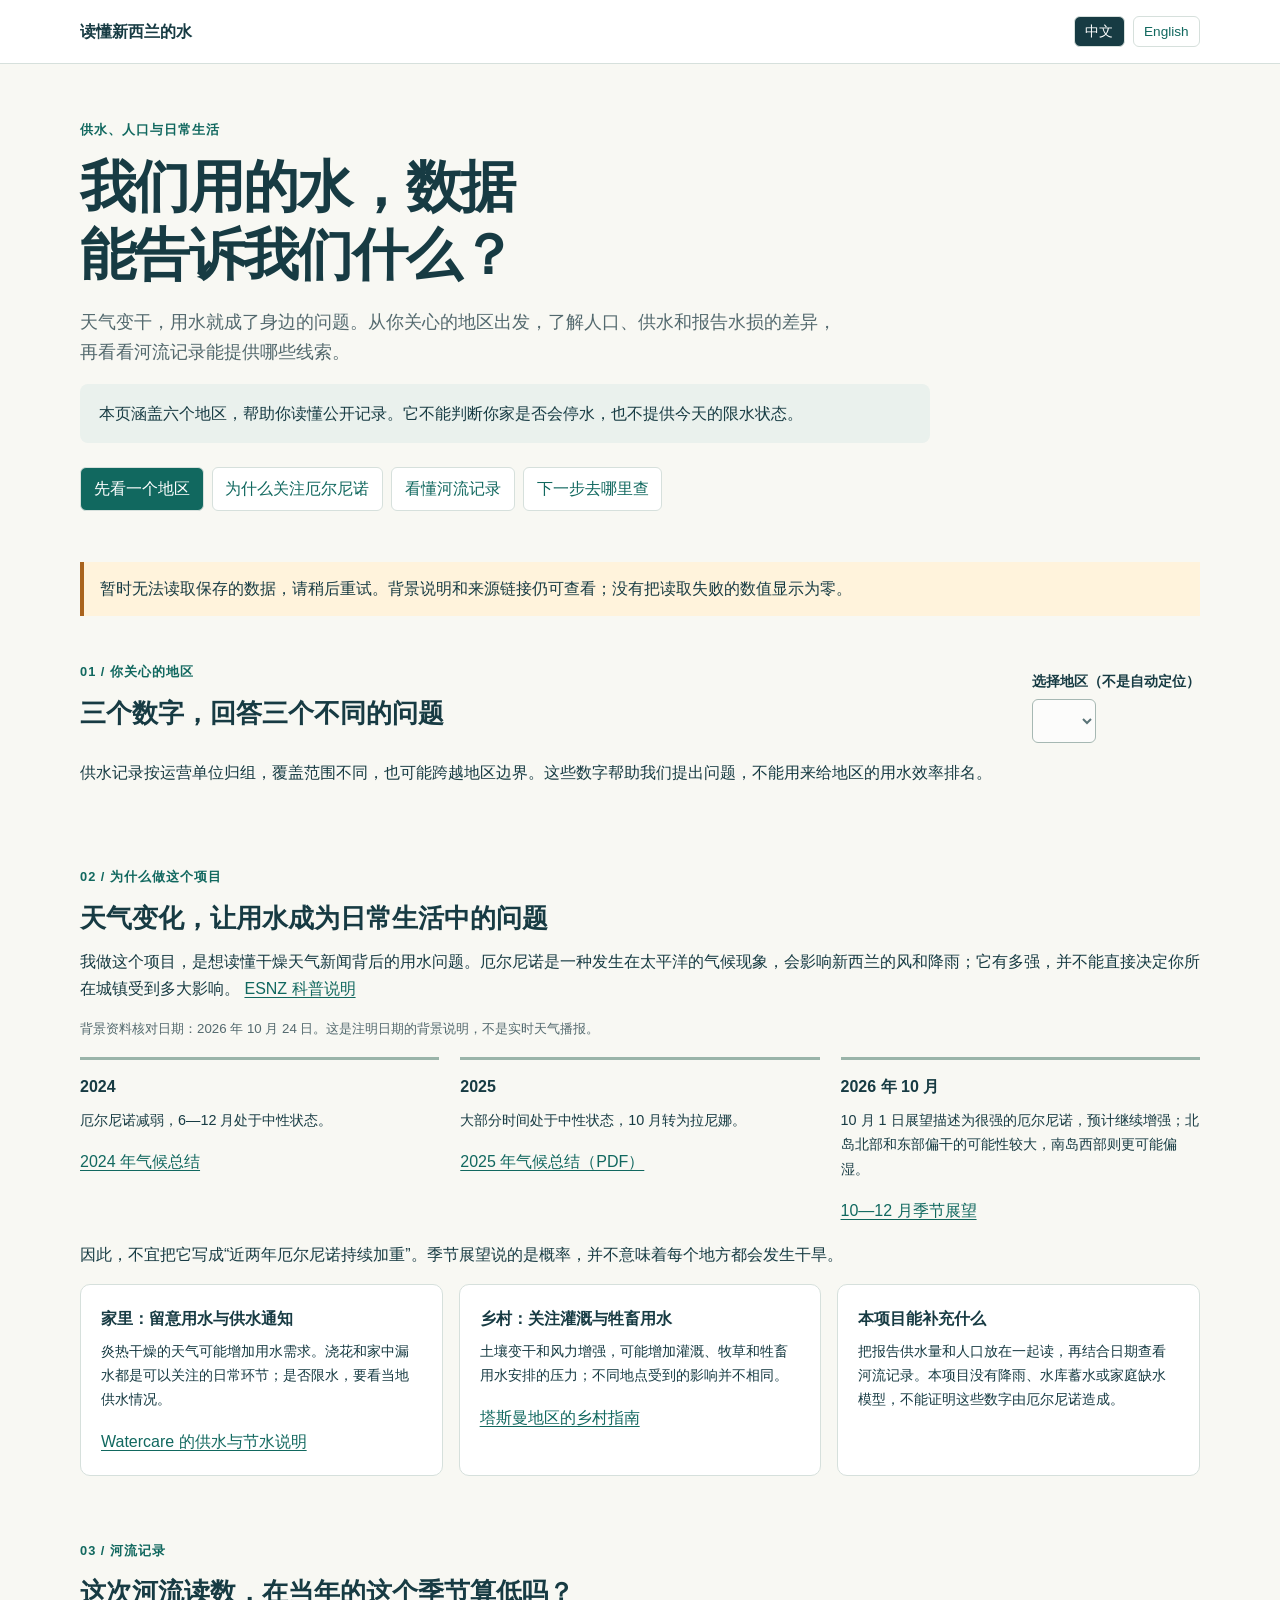
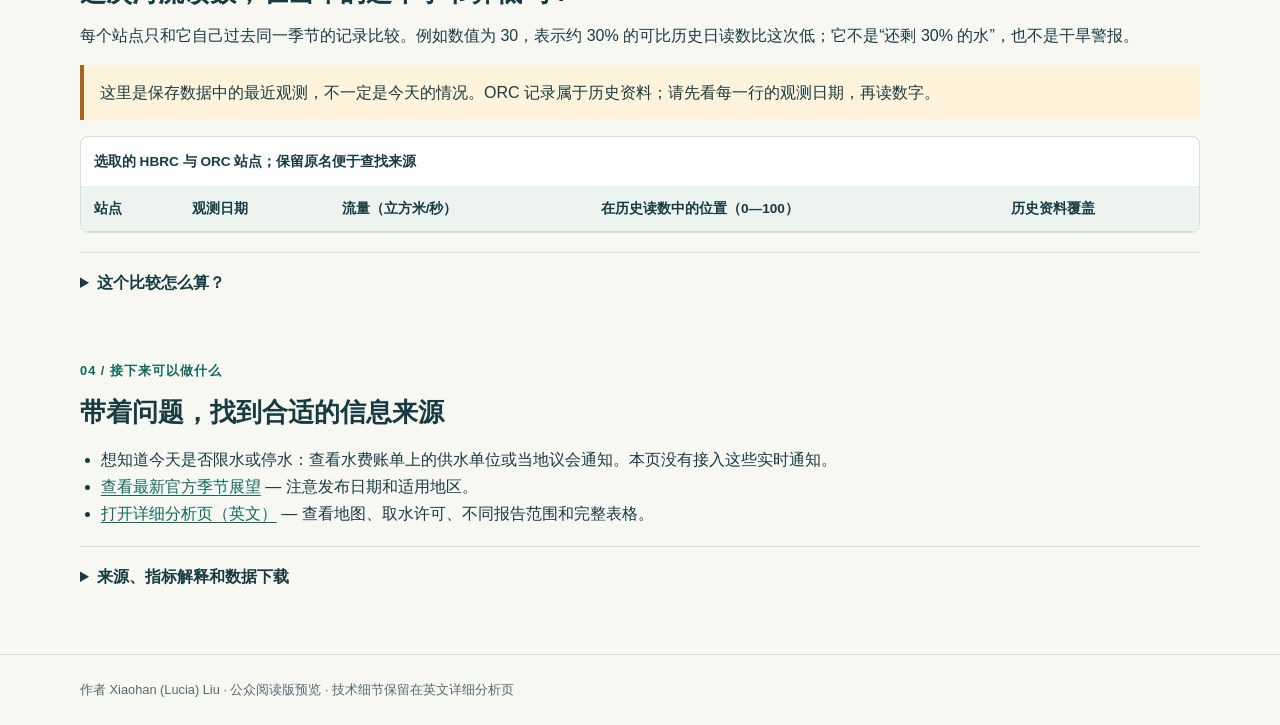
==== site/public.html @ c10015a4 "Add bilingual public reading guide with dated climate context Define an everyday-reader audience and" ====
<!doctype html>
<html lang="zh-CN">
<head>
  <meta charset="utf-8">
  <meta name="viewport" content="width=device-width,initial-scale=1">
  <title>读懂新西兰的水 · NZ Water Explained</title>
  <meta name="description" content="用通俗语言了解新西兰六个地区的人口、供水和报告水损，查看河流观测与气候背景。Available in Chinese and English.">
  <link rel="stylesheet" href="public.css">
  <script src="public.js" defer></script>
</head>
<body>
  <noscript>请启用 JavaScript 以查看双语内容和数据。Enable JavaScript to view this bilingual dashboard. <a href="index.html">详细分析 / Detailed explorer</a></noscript>
  <div id="public-content"></div>
</body>
</html>
---- site/public.css ----
:root { --ink:#173b43; --muted:#53696e; --teal:#11685f; --paper:#f8f8f3; --line:#d6e0dc; --white:#fff; }
* { box-sizing:border-box; }
body { margin:0; background:var(--paper); color:var(--ink); font:16px/1.7 -apple-system,BlinkMacSystemFont,"Segoe UI","PingFang SC","Microsoft YaHei",sans-serif; }
a { color:var(--teal); text-underline-offset:.2em; }
a:hover { text-decoration-thickness:2px; }
button,select { font:inherit; }
a:focus-visible,select:focus-visible,summary:focus-visible { outline:3px solid #a84c13; outline-offset:4px; }
.skip { position:absolute; left:1rem; top:-100px; background:#fff; padding:.5rem; z-index:3; }
.skip:focus { top:0; }
.wrap { width:min(1120px,calc(100% - 3rem)); margin:auto; }
.topbar { border-bottom:1px solid var(--line); background:var(--white); }
.topbar .wrap { display:flex; justify-content:space-between; align-items:center; gap:1rem; padding:1rem 0; flex-wrap:wrap; }
.brand { font-weight:750; color:var(--ink); text-decoration:none; }
.languages { display:flex; gap:.5rem; font-size:.85rem; }
.languages a { padding:.2rem .65rem; border:1px solid var(--line); border-radius:6px; text-decoration:none; }
.languages a[aria-current] { background:var(--ink); color:white; }
.hero { padding:3.4rem 0 2.4rem; max-width:850px; }
.kicker { color:var(--teal); font-size:.8rem; font-weight:750; letter-spacing:.08em; margin:0 0 .8rem; }
h1 { text-wrap:balance; font-size:clamp(2rem,4.5vw,3.5rem); line-height:1.2; letter-spacing:-.03em; margin:0 0 1.2rem; }
.hero .intro { font-size:1.12rem; color:var(--muted); max-width:760px; }
.nav { display:flex; flex-wrap:wrap; gap:.5rem; margin-top:1.5rem; }
.nav a { background:var(--white); border:1px solid var(--line); padding:.45rem .8rem; border-radius:6px; text-decoration:none; }
.nav a:first-child { background:var(--teal); color:white; }
section { padding:2rem 0; scroll-margin-top:1rem; }
h2 { font-size:1.6rem; line-height:1.35; margin:0 0 .8rem; }
h3 { font-size:1.02rem; margin:0 0 .5rem; }
p { margin:.5rem 0 1rem; }
.small { font-size:.83rem; color:var(--muted); }
.notice { background:#fff3dc; border-left:4px solid #a9631d; padding:.85rem 1rem; margin:.8rem 0; }
.scope { background:#eaf1ed; padding:1rem 1.2rem; border-radius:8px; }
.section-head { display:flex; justify-content:space-between; align-items:end; gap:1rem; flex-wrap:wrap; margin-bottom:1rem; }
label { display:block; font-size:.85rem; font-weight:650; margin-bottom:.35rem; }
select { max-width:100%; min-height:44px; padding:.4rem 2rem .4rem .65rem; background:white; color:var(--ink); border:1px solid #849d98; border-radius:6px; }
.metric-grid { display:grid; grid-template-columns:repeat(3,minmax(0,1fr)); gap:1rem; }
.metric { background:var(--white); border:1px solid var(--line); border-radius:10px; padding:1.25rem; }
.value { font-size:2.1rem; font-weight:750; line-height:1.3; margin:.4rem 0; color:var(--teal); }
.value small { font-size:.8rem; font-weight:500; }
.metric p { font-size:.88rem; }
.metric .coverage { border-top:1px solid var(--line); padding-top:.7rem; margin-bottom:0; font-size:.8rem; color:var(--muted); }
.panel { background:white; border:1px solid var(--line); padding:1.25rem; border-radius:10px; margin-top:1rem; }
.comparison { list-style:none; padding:0; margin:1.3rem 0; }
.comparison li { display:grid; grid-template-columns:170px minmax(0,1fr) 120px; align-items:center; gap:1rem; margin:.9rem 0; font-size:.85rem; }
.track { height:12px; background:#eef2ef; border-radius:3px; overflow:hidden; }
.fill { display:block; height:100%; background:#7c9e97; }
.selected .fill { background:var(--teal); }
.selected { font-weight:750; }
.bar-value { text-align:right; }
details { border-top:1px solid var(--line); margin-top:1.2rem; padding-top:1rem; }
summary { font-weight:650; cursor:pointer; }
details p { margin-top:.75rem; }
.table-wrap { overflow:auto; border:1px solid var(--line); border-radius:8px; background:white; }
table { border-collapse:collapse; width:100%; font-size:.85rem; }
caption { text-align:left; padding:.8rem; font-weight:650; }
th,td { padding:.7rem .8rem; text-align:left; border-bottom:1px solid var(--line); }
th { background:#edf3ef; white-space:nowrap; }
td:first-child { min-width:180px; }
.badge { display:inline-block; padding:.15rem .4rem; border-radius:4px; font-size:.75rem; background:#edf0f1; }
.timeline { display:grid; grid-template-columns:repeat(3,minmax(0,1fr)); gap:1.3rem; padding:0; list-style:none; }
.timeline li { border-top:3px solid #9ab4a9; padding-top:.8rem; }
.timeline strong { display:block; }
.timeline p { font-size:.9rem; }
.next-links { padding-left:1.3rem; }
footer { margin-top:2rem; padding:1.5rem 0; border-top:1px solid var(--line); font-size:.8rem; color:var(--muted); }
[hidden] { display:none!important; }
@media(max-width:760px) {
 .wrap { width:calc(100% - 2rem); }
 .hero { padding-top:2rem; }
 .metric-grid,.timeline { grid-template-columns:1fr; }
 .comparison li { grid-template-columns:1fr 100px; gap:.3rem .8rem; }
 .track { grid-row:2; grid-column:1/-1; }
 .bar-value { grid-column:2; grid-row:1; }
 .section-head { align-items:stretch; }
 .value { font-size:1.9rem; }
}

.bar-unit { display:block; font-size:.75rem; font-weight:400; }
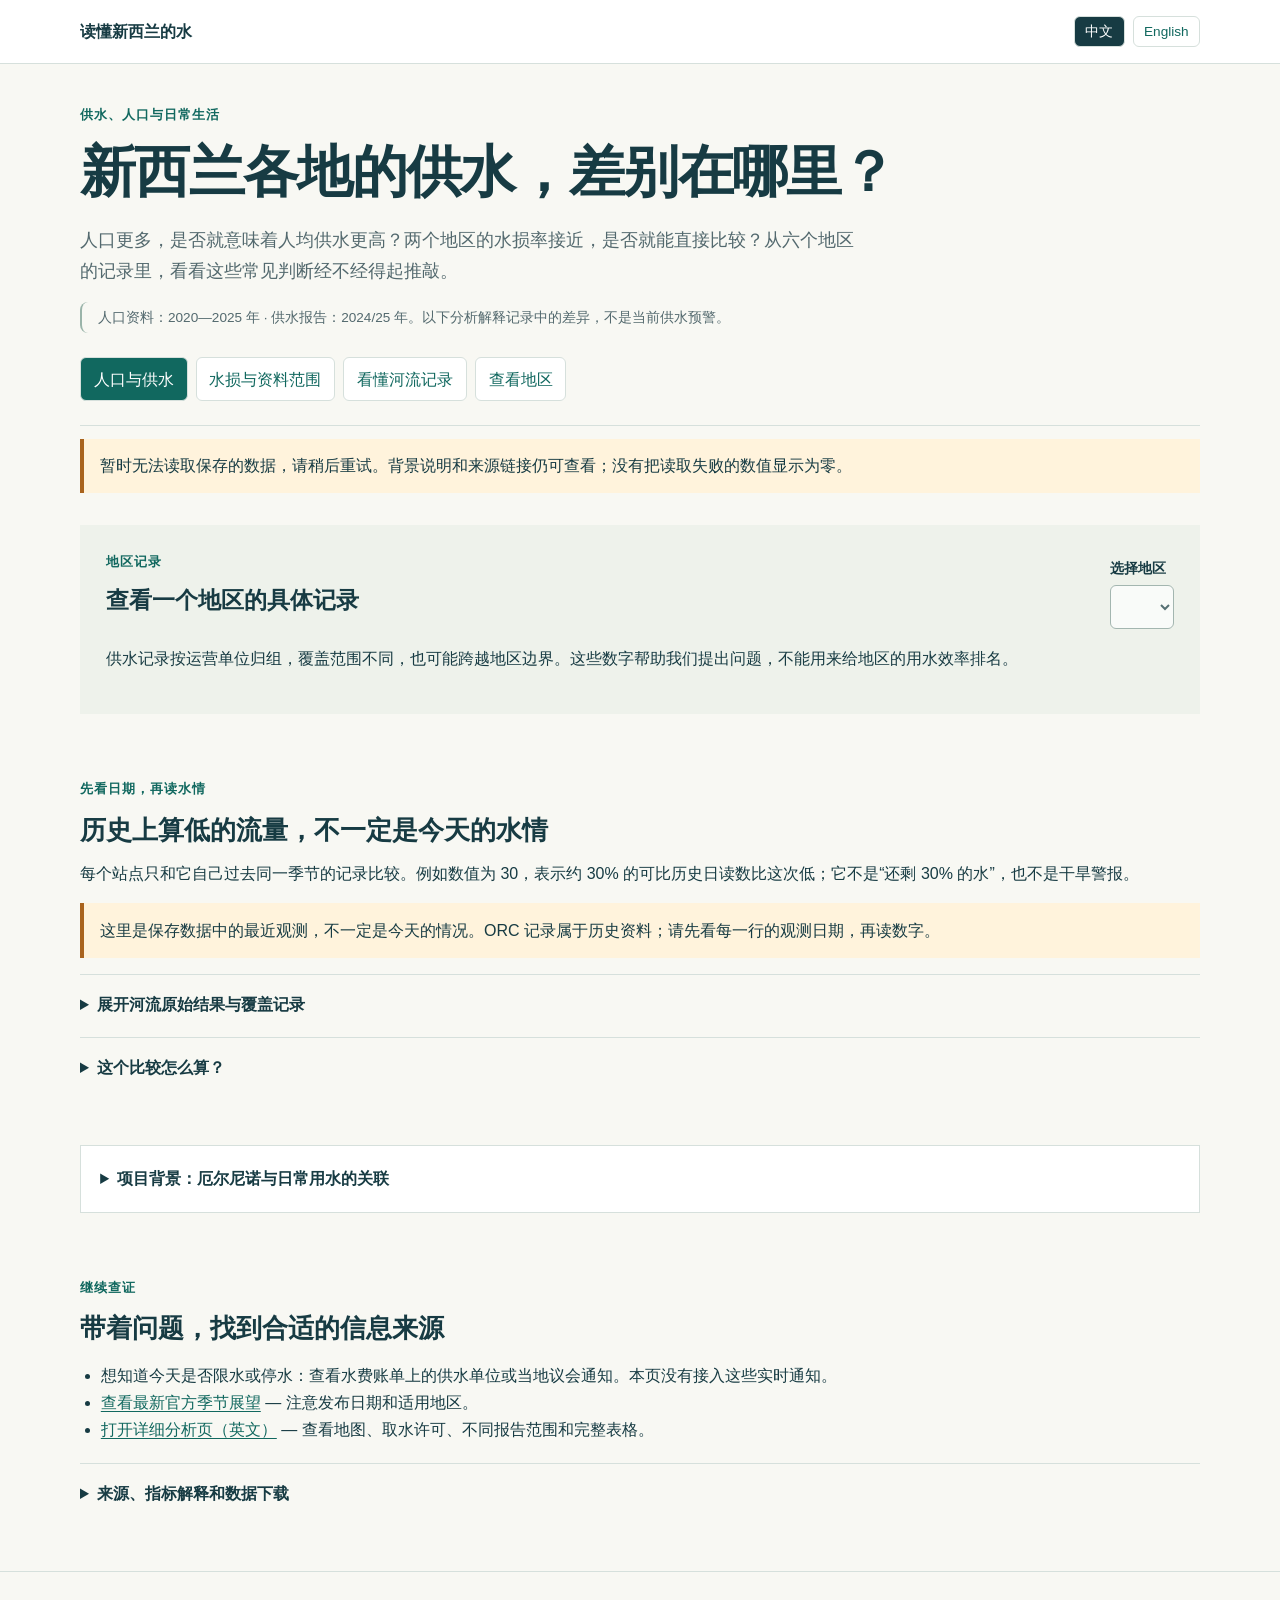
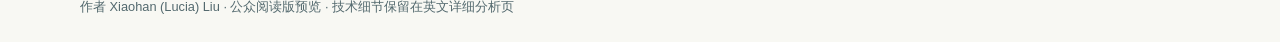
==== commit 77585f31: "Lead the public guide with regional analysis and linked evidence Replace generic introductory headin" ====
--- a/site/public.html
+++ b/site/public.html
@@ -6,6 +6,7 @@
   <title>读懂新西兰的水 · NZ Water Explained</title>
   <meta name="description" content="用通俗语言了解新西兰六个地区的人口、供水和报告水损，查看河流观测与气候背景。Available in Chinese and English.">
   <link rel="stylesheet" href="public.css">
+  <script src="public-analysis.js" defer></script>
   <script src="public.js" defer></script>
 </head>
 <body>
--- a/site/public.css
+++ b/site/public.css
@@ -74,3 +74,86 @@
 }
 
 .bar-unit { display:block; font-size:.75rem; font-weight:400; }
+
+/* Analysis-led edition: distinguish the argument, evidence and supporting records. */
+.hero { max-width:none; padding:2.5rem 0 1.5rem; border-bottom:1px solid var(--line); }
+.hero h1 { max-width:900px; font-family:Georgia,"Songti SC",SimSun,serif; font-weight:650; }
+.hero .intro { max-width:780px; }
+.hero .scope { background:none; border-left:2px solid #9ab4a9; padding:.25rem 1rem; color:var(--muted); font-size:.85rem; }
+.story-section { padding:2.8rem 0; border-bottom:1px solid var(--line); }
+.story-heading { max-width:850px; margin-bottom:1.4rem; }
+.story-heading h2 { font-family:Georgia,"Songti SC",SimSun,serif; font-size:clamp(1.6rem,2.6vw,2.2rem); line-height:1.4; }
+.story-heading p:not(.kicker) { color:var(--muted); }
+.evidence-layout { display:grid; grid-template-columns:minmax(0,2.5fr) minmax(240px,1fr); gap:1.8rem; align-items:start; }
+.plot-panel { margin:0; background:#fff; border:1px solid var(--line); padding:1rem; }
+figcaption { font-weight:700; font-size:.9rem; margin-bottom:.8rem; }
+.scatter-scroll { overflow-x:auto; }
+.scatter { width:100%; min-width:550px; display:block; }
+.grid-line { stroke:#e1e8e3; stroke-width:1; }
+.axis-line { stroke:#81978f; }
+.axis-text { font:12px sans-serif; fill:#526960; }
+.axis-title { font:13px sans-serif; fill:#334d45; }
+.scatter-point { cursor:pointer; }
+.scatter-point circle { fill:#829f96; stroke:#fff; stroke-width:2; }
+.scatter-point text { font:13px sans-serif; fill:#294b42; }
+.scatter-point.chosen circle { fill:#ab4e23; stroke:#753315; }
+.scatter-point.chosen text { fill:#873c1b; font-weight:700; }
+.scatter-point:focus-visible { outline:none; }
+.scatter-point:focus-visible circle { stroke:#163c33; stroke-width:5; }
+.scatter-point:hover circle { stroke:#163c33; stroke-width:3; }
+.analysis-aside { border-top:3px solid #ad673d; padding:1rem 0; font-size:.9rem; }
+.analysis-aside table { font-size:.75rem; }
+.analysis-aside td:first-child { min-width:0; }
+.analysis-aside th { white-space:normal; }
+.loss-story { margin:2rem 0; padding:2rem; background:#193f3a; color:#f1f6f3; }
+.loss-story .kicker,.loss-story .small,.loss-story .story-heading p:not(.kicker) { color:#c5d8cf; }
+.loss-control { display:flex; align-items:center; justify-content:space-between; flex-wrap:wrap; gap:.5rem; }
+.coverage-head,.coverage-row { display:grid; grid-template-columns:160px minmax(0,1fr) minmax(0,1fr); gap:1.5rem; align-items:center; }
+.coverage-head { font-size:.8rem; padding:1.2rem 0 .8rem; border-bottom:1px solid #53756a; }
+.coverage-row { padding:.9rem 0; border-bottom:1px solid #365e53; }
+.region-link { border:0; background:none; padding:.3rem; text-align:left; color:inherit; cursor:pointer; line-height:1.4; }
+.region-link small { display:block; font-size:.72rem; color:#c5d8cf; margin-top:.3rem; }
+.region-link.chosen { box-shadow:inset 3px 0 #f0b16e; padding-left:.7rem; }
+.region-link:focus-visible { outline:2px solid #f0b16e; }
+.evidence-meter { display:grid; grid-template-columns:minmax(0,1fr) 75px; align-items:center; gap:.6rem; }
+.evidence-meter strong { text-align:right; font-size:.85rem; }
+.meter-track { height:13px; background:#31594f; }
+.meter-track>span { height:100%; display:block; background:#f0b16e; }
+.coverage-meter .meter-track>span { background:#89b5a1; }
+.meter-label { display:none; }
+.takeaway { border-left:3px solid #f0b16e; margin-top:1.5rem; padding-left:1rem; font-size:.9rem; }
+.takeaway p { margin-bottom:0; }
+.region-lens { background:#eef2eb; padding:1.6rem; margin:2rem 0; }
+.region-lens .metric { border-radius:0; }
+.region-lens h2 { font-size:1.45rem; }
+.river-figure { margin:1.5rem 0; background:#fff; padding:1.2rem; border:1px solid var(--line); }
+.river-scale { margin-left:49%; display:flex; justify-content:space-between; gap:.5rem; font-size:.7rem; color:var(--muted); }
+.river-profile-row { display:grid; grid-template-columns:minmax(0,1fr) minmax(0,1fr); gap:1.5rem; border-bottom:1px solid var(--line); padding:.7rem 0; align-items:center; }
+.river-profile-row strong { font-size:.8rem; }
+.river-profile-row small { display:block; color:var(--muted); font-size:.73rem; }
+.river-position { display:grid; grid-template-columns:1fr 40px; align-items:center; gap:.6rem; }
+.position-track { height:3px; background:#cedbd4; display:block; position:relative; margin:0 5px; }
+.position-track i { position:absolute; height:10px; width:10px; border-radius:50%; top:-3.5px; transform:translateX(-50%); background:#366c5b; }
+.unranked { grid-column:1/-1; color:var(--muted); font-size:.8rem; }
+.background-detail { margin:2rem 0; border:1px solid var(--line); padding:1.2rem; background:#fff; }
+.background-detail>.kicker { margin-top:1.5rem; }
+.full-records { margin:1rem 0; }
+@media(max-width:900px) {
+ .evidence-layout { grid-template-columns:1fr; }
+ .analysis-aside { max-width:680px; }
+ .loss-story { padding:1.2rem; }
+ .coverage-head { display:none; }
+ .coverage-row { grid-template-columns:1fr; gap:.5rem; }
+ .meter-label { display:block; font-size:.75rem; }
+ .evidence-meter { grid-template-columns:85px minmax(0,1fr) 85px; }
+ .region-lens { padding:1rem; }
+}
+@media(max-width:500px) {
+ .hero h1 { font-size:2rem; }
+ .river-profile-row { grid-template-columns:1fr; gap:.6rem; }
+ .river-scale { margin:0; }
+ .river-position { margin-bottom:.4rem; }
+ .story-section { padding-top:1.8rem; }
+ .loss-story { margin-left:-.5rem; margin-right:-.5rem; }
+}
+.plot-panel, .analysis-aside { min-width:0; }
